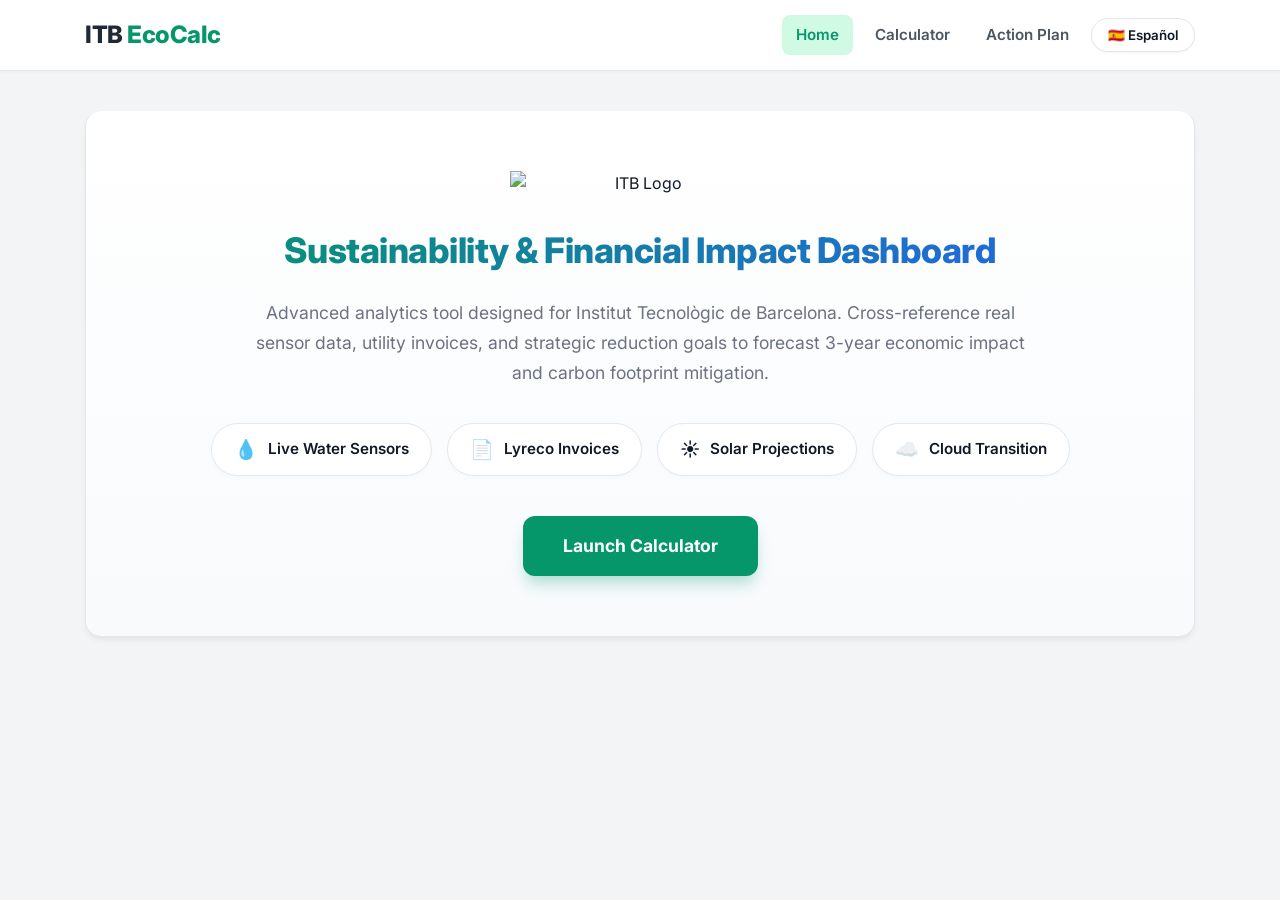
==== index.html @ 1314c759 "Subiendo mi pagina web" ====
<!DOCTYPE html>
<html lang="en">
<head>
    <meta charset="UTF-8">
    <meta name="viewport" content="width=device-width, initial-scale=1.0">
    <title>ITB Sustainability Dashboard</title>
    <link href="https://fonts.googleapis.com/css2?family=Inter:wght@300;400;500;600;700&display=swap" rel="stylesheet">
    <link rel="stylesheet" href="css/style.css">
</head>
<body>
    <header class="navbar">
        <div class="nav-container">
            <h1 class="logo">ITB <span class="highlight">EcoCalc</span></h1>
            <nav class="nav-links">
                <a href="index.html" class="i18n active" data-en="Home" data-es="Inicio">Home</a>
                <a href="calculator.html" class="i18n" data-en="Calculator" data-es="Calculadora">Calculator</a>
                <a href="action-plan.html" class="i18n" data-en="Action Plan" data-es="Plan de Acción">Action Plan</a>
                <button class="lang-btn" onclick="toggleLang()" id="langBtn">🇪🇸 Español</button>
            </nav>
        </div>
    </header>

    <main class="container">
        <div class="card hero-card center-text hero-pro">
            <img src="https://dca.cat/wp-content/uploads/2022/05/ITB_Logo_ITBdesc_800-Direccio-ITB-Alberto-Vila.png" alt="ITB Logo" class="hero-logo">
            
            <h2 class="i18n hero-title gradient-text" data-en="Sustainability & Financial Impact Dashboard" data-es="Panel de Sostenibilidad e Impacto Financiero">Sustainability & Financial Impact Dashboard</h2>
            
            <p class="i18n subtitle" data-en="Advanced analytics tool designed for Institut Tecnològic de Barcelona. Cross-reference real sensor data, utility invoices, and strategic reduction goals to forecast 3-year economic impact and carbon footprint mitigation." data-es="Herramienta de analítica avanzada diseñada para el Institut Tecnològic de Barcelona. Cruza datos reales de sensores, facturas y objetivos estratégicos para proyectar el impacto económico a 3 años y mitigar la huella de carbono.">
                Advanced analytics tool designed for Institut Tecnològic de Barcelona. Cross-reference real sensor data, utility invoices, and strategic reduction goals to forecast 3-year economic impact and carbon footprint mitigation.
            </p>
            
            <div class="data-sources">
                <div class="source-box pro-pill"><span class="emoji">💧</span> <span class="i18n" data-en="Live Water Sensors" data-es="Sensores de Agua">Live Water Sensors</span></div>
                <div class="source-box pro-pill"><span class="emoji" style="opacity: 0.7;">📄</span> <span class="i18n" data-en="Lyreco Invoices" data-es="Facturas Lyreco">Lyreco Invoices</span></div>
                <div class="source-box pro-pill"><span class="emoji">☀️</span> <span class="i18n" data-en="Solar Projections" data-es="Proyección Solar">Solar Projections</span></div>
                <div class="source-box pro-pill"><span class="emoji" style="opacity: 0.7;">☁️</span> <span class="i18n" data-en="Cloud Transition" data-es="Transición Cloud">Cloud Transition</span></div>
            </div>

            <a href="calculator.html" class="btn-primary btn-glow i18n" data-en="Launch Calculator" data-es="Iniciar Calculadora">Launch Calculator</a>
        </div>
    </main>
    <script src="js/app.js"></script>
</body>
</html>
---- css/style.css ----
/* VARIABLES GLOBALES */
:root { 
    --primary: #059669; 
    --primary-light: #d1fae5; 
    --primary-dark: #047857;
    --dark: #111827; 
    --gray: #4b5563; 
    --light-gray: #6b7280;
    --bg: #f3f4f6; 
    --card: #ffffff; 
    --border: #e5e7eb; 
}

* { margin: 0; padding: 0; box-sizing: border-box; font-family: 'Inter', sans-serif; }
body { background: var(--bg); color: var(--dark); line-height: 1.6; }

/* NAVBAR */
.navbar { background: var(--card); border-bottom: 1px solid var(--border); position: sticky; top:0; z-index: 100; box-shadow: 0 1px 3px rgba(0,0,0,0.04);}
.nav-container { max-width: 1150px; margin: auto; padding: 15px 20px; display: flex; justify-content: space-between; align-items: center; flex-wrap: wrap; gap: 15px;}
.logo { font-size: 1.5rem; font-weight: 800; color: #1f2937; letter-spacing: -0.5px;}
.highlight { color: var(--primary); }
.nav-links { display: flex; align-items: center; gap: 8px; flex-wrap: wrap; justify-content: center;}
nav a { text-decoration: none; color: var(--gray); font-weight: 600; padding: 8px 14px; border-radius: 8px; font-size: 0.95rem; transition: all 0.2s;}
nav a:hover { background: #f3f4f6; color: var(--dark); }
nav a.active { background: var(--primary-light); color: var(--primary); }
.lang-btn { background: white; border: 1px solid var(--border); padding: 8px 16px; border-radius: 20px; cursor: pointer; font-weight: 600; box-shadow: 0 1px 2px rgba(0,0,0,0.05); transition: 0.2s; color: var(--dark);}
.lang-btn:hover { background: #f9fafb; transform: translateY(-1px); box-shadow: 0 2px 4px rgba(0,0,0,0.05);}

/* CONTENEDORES Y TARJETAS */
.container { max-width: 1150px; margin: 40px auto; padding: 0 20px; }
.card { background: var(--card); padding: 30px; border-radius: 16px; border: 1px solid var(--border); box-shadow: 0 4px 6px -1px rgba(0,0,0,0.05), 0 2px 4px -1px rgba(0,0,0,0.03); margin-bottom: 25px; }
.center-text { text-align: center; }

/* 🟢 HOME "PRO" DESIGN 🟢 */
.hero-pro { padding: 60px 30px !important; border-top: none !important; background: linear-gradient(180deg, #ffffff 0%, #f8fafc 100%); position: relative; overflow: hidden; }
.hero-logo { max-width: 260px; margin: 0 auto 25px auto; display: block; position: relative; z-index: 2;}
.gradient-text { font-size: 2.2rem; font-weight: 800; background: linear-gradient(90deg, #059669, #2563eb); -webkit-background-clip: text; -webkit-text-fill-color: transparent; margin-bottom: 20px; letter-spacing: -0.5px;}
.subtitle { color: var(--light-gray); font-size: 1.1rem; max-width: 800px; margin: 0 auto 35px auto; line-height: 1.7; position: relative; z-index: 2;}
.data-sources { display: flex; justify-content: center; gap: 15px; margin: 0 0 40px 0; flex-wrap: wrap; position: relative; z-index: 2;}
.pro-pill { background: #ffffff; padding: 10px 22px; border-radius: 999px; border: 1px solid #e2e8f0; font-size: 0.95rem; font-weight: 600; color: var(--dark); display: flex; align-items: center; gap: 10px; box-shadow: 0 2px 4px rgba(0,0,0,0.02); transition: all 0.3s cubic-bezier(0.4, 0, 0.2, 1); cursor: default; }
.pro-pill:hover { transform: translateY(-3px); box-shadow: 0 10px 15px -3px rgba(0,0,0,0.1); border-color: #cbd5e1; }
.pro-pill .emoji { font-size: 1.2rem; }
.btn-glow { display: inline-block; background: var(--primary); color: white; border: none; padding: 16px 40px; border-radius: 12px; font-weight: 700; font-size: 1.1rem; cursor: pointer; transition: all 0.3s; box-shadow: 0 10px 15px -3px rgba(5, 150, 105, 0.3); text-decoration: none; position: relative; z-index: 2; }
.btn-glow:hover { background: var(--primary-dark); transform: translateY(-2px); box-shadow: 0 15px 25px -5px rgba(5, 150, 105, 0.4); }

/* CALCULADORA */
.dashboard-layout { display: grid; grid-template-columns: 360px 1fr; gap: 25px; }
.input-group { margin-bottom: 18px; }
.input-group label { display: block; font-size: 0.85rem; font-weight: 700; margin-bottom: 6px; color: var(--gray); }
.input-group input, .input-group select { width: 100%; padding: 12px; border: 1px solid var(--border); border-radius: 8px; font-size: 0.95rem; outline: none; transition: border-color 0.2s; background: #fff;}
.input-group input:focus, .input-group select:focus { border-color: var(--primary); box-shadow: 0 0 0 3px var(--primary-light);}

.grid-2 { display: grid; grid-template-columns: repeat(2, 1fr); gap: 15px; }
.grid-2-mini { display: grid; grid-template-columns: repeat(2, 1fr); gap: 10px; }

.special-box { padding: 18px; border-radius: 10px; }
.warning-box { background: #fffbeb; border: 1px dashed #f59e0b; }
.info-box { background: #eff6ff; border: 1px dashed #3b82f6; }

/* MICRO-TOGGLES INTERACTIVOS */
.micro-toggles-interactive { display: flex; flex-direction: column; gap: 8px; }
.micro-row { display: flex; align-items: center; justify-content: space-between; background: white; padding: 8px 12px; border-radius: 6px; border: 1px solid #cbd5e1; font-size: 0.85rem; font-weight: 600; color: var(--dark); transition: 0.2s;}
.micro-row:hover { border-color: var(--primary); }
.micro-row input[type="number"] { width: 60px !important; padding: 4px 8px !important; text-align: right; border: 1px solid #e2e8f0 !important; border-radius: 4px; font-weight: bold; background: #f8fafc !important;}
.micro-row input[type="number"]:focus { border-color: var(--primary) !important; background: white !important;}

.label-span { flex: 1; margin-right: 10px; line-height: 1.3;}

/* Interruptor (Toggle Switch) */
.toggle-row { background: #f8fafc; border-color: #cbd5e1; padding: 10px 12px;}
.switch { position: relative; display: inline-block; width: 44px; height: 24px; margin: 0; flex-shrink: 0;}
.switch input { opacity: 0; width: 0; height: 0; }
.slider { position: absolute; cursor: pointer; top: 0; left: 0; right: 0; bottom: 0; background-color: #cbd5e1; transition: .4s; border-radius: 24px;}
.slider:before { position: absolute; content: ""; height: 18px; width: 18px; left: 3px; bottom: 3px; background-color: white; transition: .4s; border-radius: 50%; box-shadow: 0 1px 2px rgba(0,0,0,0.2);}
input:checked + .slider { background-color: var(--primary); }
input:focus + .slider { box-shadow: 0 0 1px var(--primary); }
input:checked + .slider:before { transform: translateX(20px); }

/* IPC Inteligente */
.ipc-container { display: flex; flex-direction: column; gap: 8px; }
.ipc-row { display: flex; align-items: center; justify-content: space-between; background: #ffffff; padding: 8px 12px; border-radius: 8px; border: 1px solid #bfdbfe; }
.year-input { width: 75px !important; border: none !important; background: transparent !important; font-weight: 800; color: #4338ca; padding: 0 !important; font-size: 0.95rem;}
.arrow-icon { color: #93c5fd; font-size: 0.9rem; }
.percent-wrapper { display: flex; align-items: center; background: #f8fafc; padding: 6px 10px; border-radius: 6px; border: 1px solid #e2e8f0; }
.percent-wrapper input { width: 60px !important; border: none !important; background: transparent !important; text-align: right; font-weight: 700; padding: 0 5px 0 0 !important; font-size: 0.95rem; color: var(--dark);}

/* Resultados y Gráfico */
.res-box { background: #f8fafc; padding: 20px; border-radius: 10px; border: 1px solid #e2e8f0; border-left: 6px solid var(--primary); font-variant-numeric: tabular-nums; }
.res-box strong { font-size: 0.8rem; color: var(--light-gray); text-transform: uppercase; letter-spacing: 0.5px; display: block; margin-bottom: 8px; font-weight: 700;}
.chart-box { position: relative; height: 350px; width: 100%; padding: 20px;}

.btn-pdf { background: #1e293b; color: white; border: none; padding: 16px 20px; border-radius: 10px; font-weight: 700; cursor: pointer; transition: 0.3s; font-size: 1.05rem; width: 100%; margin-top: 15px;}
.btn-pdf:hover { background: #0f172a; box-shadow: 0 4px 6px rgba(0,0,0,0.1);}

/* Tablas */
.table-responsive { overflow-x: auto; -webkit-overflow-scrolling: touch; border-radius: 8px; border: 1px solid var(--border);}
.styled-table { width: 100%; border-collapse: collapse; font-size: 0.95rem; min-width: 650px;}
.styled-table th, .styled-table td { border-bottom: 1px solid var(--border); padding: 14px 15px; text-align: left; }
.styled-table th { background-color: #f8fafc; font-weight: 700; color: var(--dark); text-transform: uppercase; font-size: 0.8rem; letter-spacing: 0.5px;}


/* =========================================
   🟢 IMPRESIÓN PDF NATIVA (SÚPER BLINDADA) 🟢
   ========================================= */
.print-only { display: none; }

@media print {
    @page { 
        size: A4 portrait; 
        margin: 15mm; 
    }
    
    body, html { 
        background: white !important; 
        width: 100% !important; 
        margin: 0 !important; 
        padding: 0 !important;
        font-size: 11px !important;
    }

    /* FORZAR COLORES: Esto intenta forzar al navegador a imprimir los fondos */
    * {
        -webkit-print-color-adjust: exact !important; 
        print-color-adjust: exact !important; 
        color-adjust: exact !important;
    }

    /* OCULTAR TODO LO QUE NO SEA RESULTADOS */
    .params-panel, .navbar, .btn-pdf, .lang-btn, header { 
        display: none !important; 
    }
    
    /* Cabecera oficial visible y espaciada */
    .print-only { 
        display: block !important; 
        text-align: center; 
        margin-bottom: 30px !important; 
    }
    .print-header img { max-height: 50px; margin-bottom: 10px; }
    .print-header h2 { color: #059669 !important; font-size: 22px; margin: 0; }
    .print-header p { color: #6b7280 !important; font-size: 12px; margin-top: 5px; }
    .print-header hr { border: 0; border-top: 2px solid #059669 !important; margin-top: 15px; }
    
    /* Contenedor principal 100% ancho */
    .dashboard-layout { display: block !important; width: 100% !important; }
    .results-area { width: 100% !important; display: block !important; }
    
    /* 🟢 REGLAS ANTI-SOLAPAMIENTO PARA EL GRÁFICO 🟢 */
    .chart-box { 
        position: relative !important;
        height: 250px !important; /* Forzamos altura máxima */
        width: 100% !important;
        padding: 0 !important; 
        margin-bottom: 40px !important; /* Espacio gigante abajo para que no pise nada */
        break-inside: avoid !important; 
        page-break-inside: avoid !important;
        display: block !important;
        overflow: hidden !important; /* Si sobra algo del canvas, se corta, pero no pisa */
        border: none !important;
        box-shadow: none !important;
    }
    
    /* 🟢 CONTENEDORES DE RESULTADOS (Flexbox forzado) 🟢 */
    .card { 
        box-shadow: none !important; 
        border: none !important; 
        margin-bottom: 25px !important; 
        padding: 0 !important;
    }
    
    .grid-2 { 
        display: flex !important; 
        flex-wrap: wrap !important; 
        gap: 15px !important; 
        justify-content: space-between !important;
        margin-bottom: 30px !important;
    }

    .res-box { 
        width: 48% !important; /* Mitad de la hoja exacta */
        margin-bottom: 15px !important; 
        padding: 15px !important;
        box-sizing: border-box !important;
        break-inside: avoid !important; 
        page-break-inside: avoid !important; 
        background-color: #f8fafc !important;
        border: 1px solid #e5e7eb !important;
        border-left: 6px solid #059669 !important;
    }
    
    /* 🟢 PROTEGER TABLA PREDICTIVA 🟢 */
    #predictionTableContainer { 
        break-inside: avoid !important; 
        page-break-inside: avoid !important; 
        margin-top: 20px !important;
    }
    .styled-table th { background-color: #f1f5f9 !important; border-bottom: 2px solid #cbd5e1 !important;}
    .styled-table td { border-bottom: 1px solid #e2e8f0 !important; }
}


/* RESPONSIVE DESIGN AVANZADO (MÓVILES) */
@media (max-width: 950px) { 
    .dashboard-layout { grid-template-columns: 1fr; } 
    .grid-3 { grid-template-columns: repeat(2, 1fr); } 
}
@media (max-width: 600px) { 
    .nav-container { justify-content: center; text-align: center; flex-direction: column;}
    .nav-links { flex-wrap: wrap; justify-content: center; gap: 8px;}
    .container { margin-top: 20px; padding: 0 12px;}
    .card { padding: 20px; }
    body:not(.pdf-export-mode) .grid-2 { grid-template-columns: 1fr; } 
    .chart-box { height: 250px; padding: 5px; }
    .grid-3 { grid-template-columns: 1fr; }
    .gradient-text { font-size: 1.6rem; }
    .subtitle { font-size: 0.95rem; text-align: left;}
    .data-sources { gap: 10px; }
    .pro-pill { padding: 8px 16px; font-size: 0.85rem; width: 100%; justify-content: center;}
    .btn-glow { width: 100%; padding: 14px; font-size: 1rem;}
    .micro-row { font-size: 0.8rem; } 
}
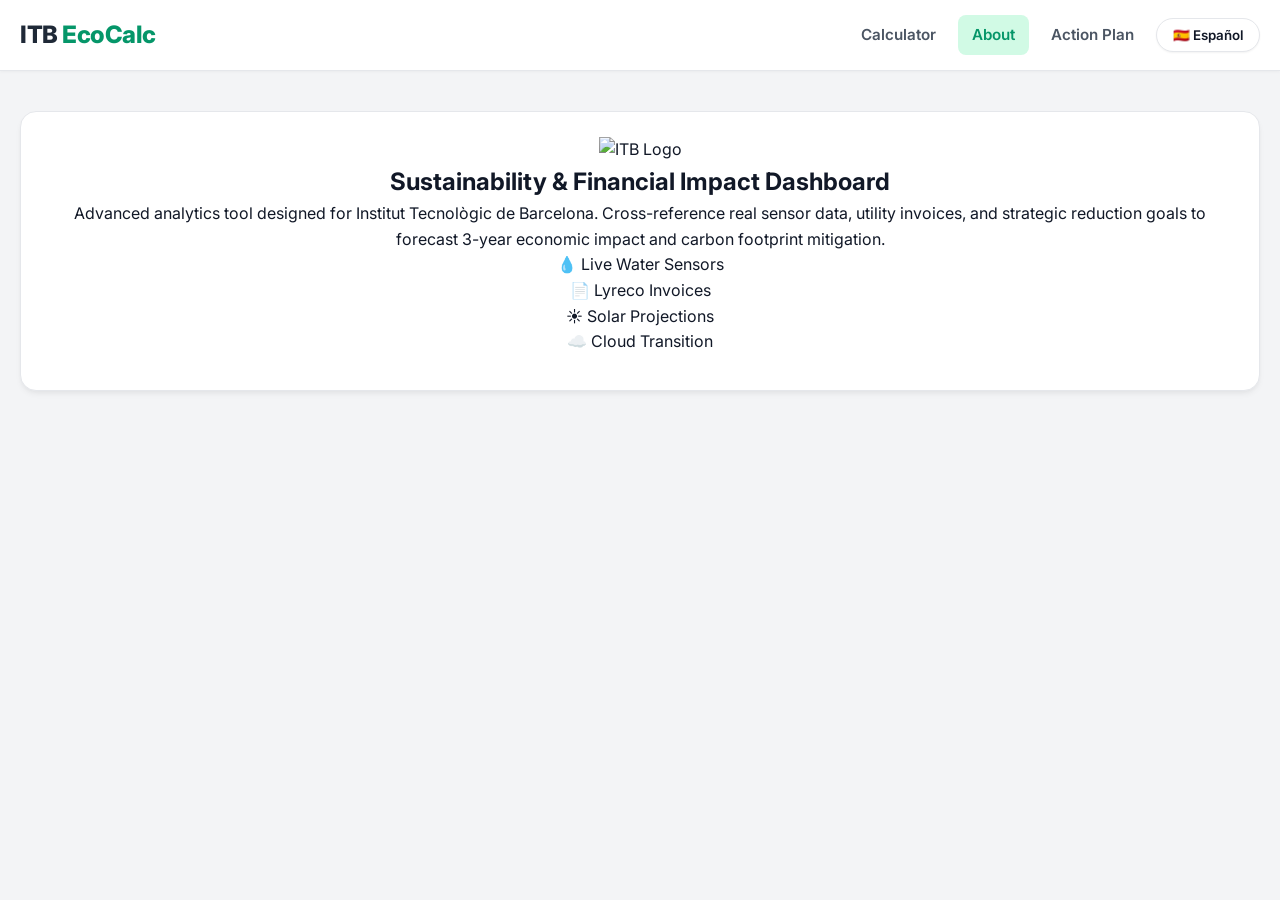
==== commit 6ccda3f7: "Actualizando mi pagina web" ====
--- a/index.html
+++ b/index.html
@@ -3,7 +3,7 @@
 <head>
     <meta charset="UTF-8">
     <meta name="viewport" content="width=device-width, initial-scale=1.0">
-    <title>ITB Sustainability Dashboard</title>
+    <title>About - ITB EcoCalc</title>
     <link href="https://fonts.googleapis.com/css2?family=Inter:wght@300;400;500;600;700&display=swap" rel="stylesheet">
     <link rel="stylesheet" href="css/style.css">
 </head>
@@ -11,12 +11,14 @@
     <header class="navbar">
         <div class="nav-container">
             <h1 class="logo">ITB <span class="highlight">EcoCalc</span></h1>
+            
             <nav class="nav-links">
-                <a href="index.html" class="i18n active" data-en="Home" data-es="Inicio">Home</a>
                 <a href="calculator.html" class="i18n" data-en="Calculator" data-es="Calculadora">Calculator</a>
+                <a href="index.html" class="i18n active" data-en="About" data-es="Acerca de">About</a>
                 <a href="action-plan.html" class="i18n" data-en="Action Plan" data-es="Plan de Acción">Action Plan</a>
                 <button class="lang-btn" onclick="toggleLang()" id="langBtn">🇪🇸 Español</button>
             </nav>
+
         </div>
     </header>
 
@@ -30,14 +32,13 @@
                 Advanced analytics tool designed for Institut Tecnològic de Barcelona. Cross-reference real sensor data, utility invoices, and strategic reduction goals to forecast 3-year economic impact and carbon footprint mitigation.
             </p>
             
-            <div class="data-sources">
+            <div class="data-sources" style="margin-bottom: 10px;">
                 <div class="source-box pro-pill"><span class="emoji">💧</span> <span class="i18n" data-en="Live Water Sensors" data-es="Sensores de Agua">Live Water Sensors</span></div>
                 <div class="source-box pro-pill"><span class="emoji" style="opacity: 0.7;">📄</span> <span class="i18n" data-en="Lyreco Invoices" data-es="Facturas Lyreco">Lyreco Invoices</span></div>
                 <div class="source-box pro-pill"><span class="emoji">☀️</span> <span class="i18n" data-en="Solar Projections" data-es="Proyección Solar">Solar Projections</span></div>
                 <div class="source-box pro-pill"><span class="emoji" style="opacity: 0.7;">☁️</span> <span class="i18n" data-en="Cloud Transition" data-es="Transición Cloud">Cloud Transition</span></div>
             </div>
-
-            <a href="calculator.html" class="btn-primary btn-glow i18n" data-en="Launch Calculator" data-es="Iniciar Calculadora">Launch Calculator</a>
+            
         </div>
     </main>
     <script src="js/app.js"></script>
--- a/css/style.css
+++ b/css/style.css
@@ -16,7 +16,7 @@
 
 /* NAVBAR */
 .navbar { background: var(--card); border-bottom: 1px solid var(--border); position: sticky; top:0; z-index: 100; box-shadow: 0 1px 3px rgba(0,0,0,0.04);}
-.nav-container { max-width: 1150px; margin: auto; padding: 15px 20px; display: flex; justify-content: space-between; align-items: center; flex-wrap: wrap; gap: 15px;}
+.nav-container { max-width: 1450px; margin: auto; padding: 15px 20px; display: flex; justify-content: space-between; align-items: center; flex-wrap: wrap; gap: 15px;}
 .logo { font-size: 1.5rem; font-weight: 800; color: #1f2937; letter-spacing: -0.5px;}
 .highlight { color: var(--primary); }
 .nav-links { display: flex; align-items: center; gap: 8px; flex-wrap: wrap; justify-content: center;}
@@ -27,25 +27,24 @@
 .lang-btn:hover { background: #f9fafb; transform: translateY(-1px); box-shadow: 0 2px 4px rgba(0,0,0,0.05);}
 
 /* CONTENEDORES Y TARJETAS */
-.container { max-width: 1150px; margin: 40px auto; padding: 0 20px; }
-.card { background: var(--card); padding: 30px; border-radius: 16px; border: 1px solid var(--border); box-shadow: 0 4px 6px -1px rgba(0,0,0,0.05), 0 2px 4px -1px rgba(0,0,0,0.03); margin-bottom: 25px; }
+.container { max-width: 1450px; margin: 40px auto; padding: 0 20px; } /* Ancho expandido para 3 columnas */
+.card { background: var(--card); padding: 25px; border-radius: 16px; border: 1px solid var(--border); box-shadow: 0 4px 6px -1px rgba(0,0,0,0.05), 0 2px 4px -1px rgba(0,0,0,0.03); }
 .center-text { text-align: center; }
 
-/* 🟢 HOME "PRO" DESIGN 🟢 */
-.hero-pro { padding: 60px 30px !important; border-top: none !important; background: linear-gradient(180deg, #ffffff 0%, #f8fafc 100%); position: relative; overflow: hidden; }
-.hero-logo { max-width: 260px; margin: 0 auto 25px auto; display: block; position: relative; z-index: 2;}
-.gradient-text { font-size: 2.2rem; font-weight: 800; background: linear-gradient(90deg, #059669, #2563eb); -webkit-background-clip: text; -webkit-text-fill-color: transparent; margin-bottom: 20px; letter-spacing: -0.5px;}
-.subtitle { color: var(--light-gray); font-size: 1.1rem; max-width: 800px; margin: 0 auto 35px auto; line-height: 1.7; position: relative; z-index: 2;}
-.data-sources { display: flex; justify-content: center; gap: 15px; margin: 0 0 40px 0; flex-wrap: wrap; position: relative; z-index: 2;}
-.pro-pill { background: #ffffff; padding: 10px 22px; border-radius: 999px; border: 1px solid #e2e8f0; font-size: 0.95rem; font-weight: 600; color: var(--dark); display: flex; align-items: center; gap: 10px; box-shadow: 0 2px 4px rgba(0,0,0,0.02); transition: all 0.3s cubic-bezier(0.4, 0, 0.2, 1); cursor: default; }
-.pro-pill:hover { transform: translateY(-3px); box-shadow: 0 10px 15px -3px rgba(0,0,0,0.1); border-color: #cbd5e1; }
-.pro-pill .emoji { font-size: 1.2rem; }
-.btn-glow { display: inline-block; background: var(--primary); color: white; border: none; padding: 16px 40px; border-radius: 12px; font-weight: 700; font-size: 1.1rem; cursor: pointer; transition: all 0.3s; box-shadow: 0 10px 15px -3px rgba(5, 150, 105, 0.3); text-decoration: none; position: relative; z-index: 2; }
-.btn-glow:hover { background: var(--primary-dark); transform: translateY(-2px); box-shadow: 0 15px 25px -5px rgba(5, 150, 105, 0.4); }
+/* 🟢 CALCULADORA: ESTRUCTURA 3 COLUMNAS 🟢 */
+.dashboard-layout { 
+    display: grid; 
+    grid-template-columns: 290px 1fr 340px; /* Panel Izq | Centro Gráfico | Panel Der */
+    gap: 25px; 
+    align-items: start;
+}
+.left-panel { display: flex; flex-direction: column; gap: 25px; }
+.right-panel { display: flex; flex-direction: column; gap: 25px; }
+.center-panel { display: flex; flex-direction: column; gap: 25px; min-width: 0; } /* min-width 0 evita que el chart desborde */
 
-/* CALCULADORA */
-.dashboard-layout { display: grid; grid-template-columns: 360px 1fr; gap: 25px; }
-.input-group { margin-bottom: 18px; }
+
+/* INPUTS GENERALES */
+.input-group { margin-bottom: 15px; }
 .input-group label { display: block; font-size: 0.85rem; font-weight: 700; margin-bottom: 6px; color: var(--gray); }
 .input-group input, .input-group select { width: 100%; padding: 12px; border: 1px solid var(--border); border-radius: 8px; font-size: 0.95rem; outline: none; transition: border-color 0.2s; background: #fff;}
 .input-group input:focus, .input-group select:focus { border-color: var(--primary); box-shadow: 0 0 0 3px var(--primary-light);}
@@ -57,16 +56,26 @@
 .warning-box { background: #fffbeb; border: 1px dashed #f59e0b; }
 .info-box { background: #eff6ff; border: 1px dashed #3b82f6; }
 
-/* MICRO-TOGGLES INTERACTIVOS */
+/* 🟢 MICRO-TOGGLES INTERACTIVOS (SWITCHES Y SLIDERS) 🟢 */
 .micro-toggles-interactive { display: flex; flex-direction: column; gap: 8px; }
 .micro-row { display: flex; align-items: center; justify-content: space-between; background: white; padding: 8px 12px; border-radius: 6px; border: 1px solid #cbd5e1; font-size: 0.85rem; font-weight: 600; color: var(--dark); transition: 0.2s;}
 .micro-row:hover { border-color: var(--primary); }
-.micro-row input[type="number"] { width: 60px !important; padding: 4px 8px !important; text-align: right; border: 1px solid #e2e8f0 !important; border-radius: 4px; font-weight: bold; background: #f8fafc !important;}
+
+/* Sliders numéricos reducidos para encajar perfecto en la derecha */
+.micro-row input[type="number"] { 
+    width: 55px !important; 
+    padding: 2px 5px !important; 
+    text-align: right; 
+    border: 1px solid #e2e8f0 !important; 
+    border-radius: 4px; 
+    font-weight: bold; 
+    background: #f8fafc !important;
+}
 .micro-row input[type="number"]:focus { border-color: var(--primary) !important; background: white !important;}
 
 .label-span { flex: 1; margin-right: 10px; line-height: 1.3;}
 
-/* Interruptor (Toggle Switch) */
+/* Interruptor (Toggle Switch) iOS Style */
 .toggle-row { background: #f8fafc; border-color: #cbd5e1; padding: 10px 12px;}
 .switch { position: relative; display: inline-block; width: 44px; height: 24px; margin: 0; flex-shrink: 0;}
 .switch input { opacity: 0; width: 0; height: 0; }
@@ -105,117 +114,76 @@
 .print-only { display: none; }
 
 @media print {
-    @page { 
-        size: A4 portrait; 
-        margin: 15mm; 
-    }
+    @page { size: A4 portrait; margin: 15mm; }
     
-    body, html { 
-        background: white !important; 
-        width: 100% !important; 
-        margin: 0 !important; 
-        padding: 0 !important;
-        font-size: 11px !important;
-    }
+    body, html { background: white !important; width: 100% !important; margin: 0 !important; padding: 0 !important; font-size: 11px !important;}
+    * { -webkit-print-color-adjust: exact !important; print-color-adjust: exact !important; color-adjust: exact !important; }
 
-    /* FORZAR COLORES: Esto intenta forzar al navegador a imprimir los fondos */
-    * {
-        -webkit-print-color-adjust: exact !important; 
-        print-color-adjust: exact !important; 
-        color-adjust: exact !important;
-    }
-
-    /* OCULTAR TODO LO QUE NO SEA RESULTADOS */
-    .params-panel, .navbar, .btn-pdf, .lang-btn, header { 
-        display: none !important; 
-    }
+    /* Ocultar las columnas laterales y controles al imprimir */
+    .params-panel, .navbar, .btn-pdf, .lang-btn, header, .left-panel, .right-panel { display: none !important; }
     
-    /* Cabecera oficial visible y espaciada */
-    .print-only { 
-        display: block !important; 
-        text-align: center; 
-        margin-bottom: 30px !important; 
-    }
+    .print-only { display: block !important; text-align: center; margin-bottom: 30px !important; }
     .print-header img { max-height: 50px; margin-bottom: 10px; }
     .print-header h2 { color: #059669 !important; font-size: 22px; margin: 0; }
     .print-header p { color: #6b7280 !important; font-size: 12px; margin-top: 5px; }
     .print-header hr { border: 0; border-top: 2px solid #059669 !important; margin-top: 15px; }
     
-    /* Contenedor principal 100% ancho */
     .dashboard-layout { display: block !important; width: 100% !important; }
     .results-area { width: 100% !important; display: block !important; }
     
-    /* 🟢 REGLAS ANTI-SOLAPAMIENTO PARA EL GRÁFICO 🟢 */
-    .chart-box { 
-        position: relative !important;
-        height: 250px !important; /* Forzamos altura máxima */
-        width: 100% !important;
-        padding: 0 !important; 
-        margin-bottom: 40px !important; /* Espacio gigante abajo para que no pise nada */
-        break-inside: avoid !important; 
-        page-break-inside: avoid !important;
-        display: block !important;
-        overflow: hidden !important; /* Si sobra algo del canvas, se corta, pero no pisa */
-        border: none !important;
-        box-shadow: none !important;
-    }
+    .chart-box { position: relative !important; height: 250px !important; width: 100% !important; padding: 0 !important; margin-bottom: 40px !important; break-inside: avoid !important; page-break-inside: avoid !important; display: block !important; overflow: hidden !important; border: none !important; box-shadow: none !important;}
     
-    /* 🟢 CONTENEDORES DE RESULTADOS (Flexbox forzado) 🟢 */
-    .card { 
-        box-shadow: none !important; 
-        border: none !important; 
-        margin-bottom: 25px !important; 
-        padding: 0 !important;
-    }
+    .card { box-shadow: none !important; border: none !important; margin-bottom: 25px !important; padding: 0 !important;}
+    .grid-2 { display: flex !important; flex-wrap: wrap !important; gap: 15px !important; justify-content: space-between !important; margin-bottom: 30px !important;}
+    .res-box { width: 48% !important; margin-bottom: 15px !important; padding: 15px !important; box-sizing: border-box !important; break-inside: avoid !important; page-break-inside: avoid !important; background-color: #f8fafc !important; border: 1px solid #e5e7eb !important; border-left: 6px solid #059669 !important;}
     
-    .grid-2 { 
-        display: flex !important; 
-        flex-wrap: wrap !important; 
-        gap: 15px !important; 
-        justify-content: space-between !important;
-        margin-bottom: 30px !important;
-    }
-
-    .res-box { 
-        width: 48% !important; /* Mitad de la hoja exacta */
-        margin-bottom: 15px !important; 
-        padding: 15px !important;
-        box-sizing: border-box !important;
-        break-inside: avoid !important; 
-        page-break-inside: avoid !important; 
-        background-color: #f8fafc !important;
-        border: 1px solid #e5e7eb !important;
-        border-left: 6px solid #059669 !important;
-    }
-    
-    /* 🟢 PROTEGER TABLA PREDICTIVA 🟢 */
-    #predictionTableContainer { 
-        break-inside: avoid !important; 
-        page-break-inside: avoid !important; 
-        margin-top: 20px !important;
-    }
+    #predictionTableContainer { break-inside: avoid !important; page-break-inside: avoid !important; margin-top: 20px !important;}
     .styled-table th { background-color: #f1f5f9 !important; border-bottom: 2px solid #cbd5e1 !important;}
     .styled-table td { border-bottom: 1px solid #e2e8f0 !important; }
 }
 
 
-/* RESPONSIVE DESIGN AVANZADO (MÓVILES) */
-@media (max-width: 950px) { 
-    .dashboard-layout { grid-template-columns: 1fr; } 
-    .grid-3 { grid-template-columns: repeat(2, 1fr); } 
+/* =========================================
+   📱 DISEÑO ULTRA-RESPONSIVE (MÓVIL & TABLET)
+   ========================================= */
+/* Pantallas medianas (iPads, portátiles pequeños) */
+@media (max-width: 1250px) {
+    .dashboard-layout { 
+        grid-template-columns: 300px 1fr; /* Pasa a 2 columnas */
+    }
+    .right-panel { 
+        grid-column: 1 / -1; /* El panel derecho (filtros) baja abajo del todo y se expande */
+        flex-direction: row; 
+        flex-wrap: wrap; 
+    }
+    .right-panel > * { flex: 1 1 300px; } /* Las tarjetas de filtros se dividen en dos columnas abajo */
 }
-@media (max-width: 600px) { 
+
+/* Teléfonos Móviles y pantallas pequeñas */
+@media (max-width: 900px) { 
     .nav-container { justify-content: center; text-align: center; flex-direction: column;}
     .nav-links { flex-wrap: wrap; justify-content: center; gap: 8px;}
     .container { margin-top: 20px; padding: 0 12px;}
+    
+    .dashboard-layout { 
+        display: flex; 
+        flex-direction: column; /* Todo se pone en 1 sola columna vertical */
+    }
+    
+    .right-panel { flex-direction: column; }
+    body:not(.pdf-export-mode) .grid-2 { grid-template-columns: 1fr; } 
+    .chart-box { height: 280px; padding: 10px; }
+    
+    /* Touch UI Tweaks: Botones más grandes para dedos */
     .card { padding: 20px; }
-    body:not(.pdf-export-mode) .grid-2 { grid-template-columns: 1fr; } 
-    .chart-box { height: 250px; padding: 5px; }
-    .grid-3 { grid-template-columns: 1fr; }
+    .micro-row { padding: 14px 12px; font-size: 0.9rem; } /* Más gordos para tocar fácil */
+    .toggle-row { padding: 16px 12px; }
+    
+    /* Textos home responsive */
+    .hero-pro { padding: 40px 20px !important;}
     .gradient-text { font-size: 1.6rem; }
     .subtitle { font-size: 0.95rem; text-align: left;}
     .data-sources { gap: 10px; }
     .pro-pill { padding: 8px 16px; font-size: 0.85rem; width: 100%; justify-content: center;}
     .btn-glow { width: 100%; padding: 14px; font-size: 1rem;}
-    .micro-row { font-size: 0.8rem; } 
 }
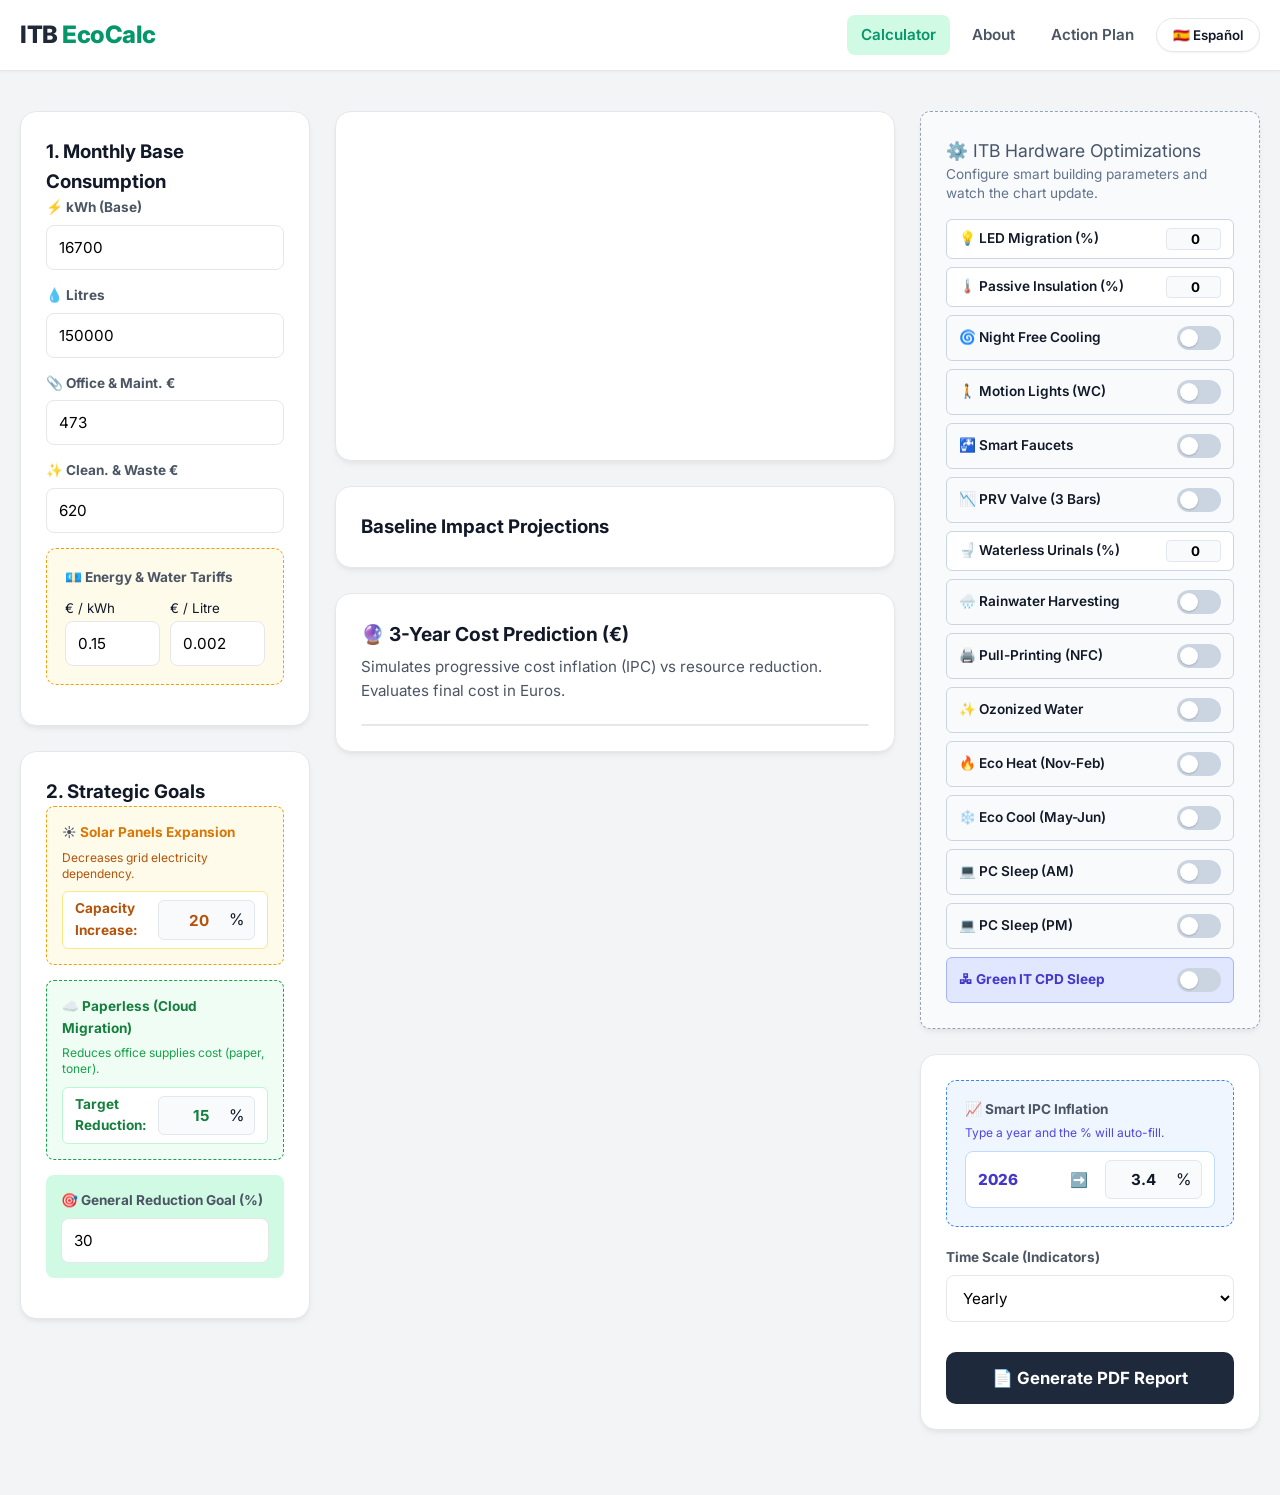
==== commit 853cbb87: "a" ====
--- a/index.html
+++ b/index.html
@@ -3,43 +3,145 @@
 <head>
     <meta charset="UTF-8">
     <meta name="viewport" content="width=device-width, initial-scale=1.0">
-    <title>About - ITB EcoCalc</title>
+    <title>Calculator - ITB EcoCalc</title>
     <link href="https://fonts.googleapis.com/css2?family=Inter:wght@300;400;500;600;700&display=swap" rel="stylesheet">
     <link rel="stylesheet" href="css/style.css">
+    <script src="https://cdn.jsdelivr.net/npm/chart.js"></script>
 </head>
 <body>
     <header class="navbar">
         <div class="nav-container">
             <h1 class="logo">ITB <span class="highlight">EcoCalc</span></h1>
-            
             <nav class="nav-links">
-                <a href="calculator.html" class="i18n" data-en="Calculator" data-es="Calculadora">Calculator</a>
-                <a href="index.html" class="i18n active" data-en="About" data-es="Acerca de">About</a>
+                <a href="index.html" class="i18n active" data-en="Calculator" data-es="Calculadora">Calculator</a>
+                <a href="about.html" class="i18n" data-en="About" data-es="Acerca de">About</a>
                 <a href="action-plan.html" class="i18n" data-en="Action Plan" data-es="Plan de Acción">Action Plan</a>
                 <button class="lang-btn" onclick="toggleLang()" id="langBtn">🇪🇸 Español</button>
             </nav>
-
         </div>
     </header>
 
-    <main class="container">
-        <div class="card hero-card center-text hero-pro">
-            <img src="https://dca.cat/wp-content/uploads/2022/05/ITB_Logo_ITBdesc_800-Direccio-ITB-Alberto-Vila.png" alt="ITB Logo" class="hero-logo">
+    <main class="container dashboard-layout">
+        <aside class="left-panel">
+            <div class="card params-panel">
+                <h3 class="i18n" data-en="1. Monthly Base Consumption" data-es="1. Consumo Base Mensual">1. Monthly Base Consumption</h3>
+                <div class="input-group"><label class="i18n" data-en="⚡ kWh (Base)" data-es="⚡ kWh (Base)">⚡ kWh (Base)</label><input type="number" id="baseElec" value="16700" onchange="runCalculations()"></div>
+                <div class="input-group"><label class="i18n" data-en="💧 Litres" data-es="💧 Litros">💧 Litres</label><input type="number" id="baseWater" value="150000" onchange="runCalculations()"></div>
+                <div class="input-group"><label class="i18n" data-en="📎 Office & Maint. €" data-es="📎 Oficina y Mant. €">📎 Office & Maint. €</label><input type="number" id="baseOffice" value="473" onchange="runCalculations()"></div>
+                <div class="input-group"><label class="i18n" data-en="✨ Clean. & Waste €" data-es="✨ Limpieza y Residuos €">✨ Clean. & Waste €</label><input type="number" id="baseClean" value="620" onchange="runCalculations()"></div>
+
+                <div class="input-group special-box warning-box" style="margin-top:15px;">
+                    <label>💶 <span class="i18n highlight-bold" data-en="Energy & Water Tariffs" data-es="Tarifas de Luz y Agua">Energy & Water Tariffs</span></label>
+                    <div class="grid-2-mini">
+                        <div><small>€ / kWh</small><input type="number" id="tariffElec" value="0.15" step="0.01" onchange="runCalculations()"></div>
+                        <div><small>€ / Litre</small><input type="number" id="tariffWater" value="0.002" step="0.001" onchange="runCalculations()"></div>
+                    </div>
+                </div>
+            </div>
+
+            <div class="card params-panel">
+                <h3 class="i18n" data-en="2. Strategic Goals" data-es="2. Objetivos Estratégicos">2. Strategic Goals</h3>
+                <div class="input-group special-box" style="background: #fffbeb; border: 1px dashed #f59e0b; padding: 15px; border-radius: 8px; margin-bottom: 15px;">
+                    <label>☀️ <span class="i18n highlight-bold" data-en="Solar Panels Expansion" data-es="Expansión Placas Solares" style="color: #d97706;">Solar Panels Expansion</span></label>
+                    <p style="font-size: 0.75rem; color: #b45309; margin-bottom: 10px; line-height: 1.3;" class="i18n" data-en="Decreases grid electricity dependency." data-es="Disminuye la dependencia de la red eléctrica del centro.">Decreases grid electricity dependency.</p>
+                    <div style="display: flex; align-items: center; background: #ffffff; padding: 6px 12px; border-radius: 6px; border: 1px solid #fde68a;">
+                        <span style="font-size: 0.85rem; color: #b45309; font-weight: bold;" class="i18n" data-en="Capacity Increase:" data-es="Aumento Capacidad:">Capacity Increase:</span>
+                        <div class="percent-wrapper" style="margin-left: auto;">
+                            <input type="number" id="solarPercent" value="20" min="0" max="99" oninput="if(this.value<0)this.value=0;if(this.value>99)this.value=99;" onchange="runCalculations()" style="color: #b45309; width: 60px;"><span>%</span>
+                        </div>
+                    </div>
+                </div>
+
+                <div class="input-group special-box" style="background: #f0fdf4; border: 1px dashed #16a34a; padding: 15px; border-radius: 8px; margin-bottom: 15px;">
+                    <label>☁️ <span class="i18n highlight-bold" data-en="Paperless (Cloud Migration)" data-es="Cero Papel (Digitalización)" style="color: #15803d;">Paperless (Cloud Migration)</span></label>
+                    <p style="font-size: 0.75rem; color: #16a34a; margin-bottom: 10px; line-height: 1.3;" class="i18n" data-en="Reduces office supplies cost (paper, toner)." data-es="Reduce el gasto en material de oficina (folios, tóner) migrando a la nube.">Reduces office supplies cost (paper, toner).</p>
+                    <div style="display: flex; align-items: center; background: #ffffff; padding: 6px 12px; border-radius: 6px; border: 1px solid #bbf7d0;">
+                        <span style="font-size: 0.85rem; color: #15803d; font-weight: bold;" class="i18n" data-en="Target Reduction:" data-es="Reducción Objetivo:">Target Reduction:</span>
+                        <div class="percent-wrapper" style="margin-left: auto;">
+                            <input type="number" id="cloudPercent" value="15" min="0" max="99" oninput="if(this.value<0)this.value=0;if(this.value>99)this.value=99;" onchange="runCalculations()" style="color: #15803d; width: 60px;"><span>%</span>
+                        </div>
+                    </div>
+                </div>
+
+                <div class="input-group" style="background: var(--primary-light); padding: 15px; border-radius: 8px;">
+                    <label>🎯 <span class="i18n highlight-bold" data-en="General Reduction Goal (%)" data-es="Objetivo General Reducción (%)">General Reduction Goal (%)</span></label>
+                    <input type="number" id="reductionPercent" value="30" min="0" max="99" oninput="if(this.value<0)this.value=0;if(this.value>99)this.value=99;" onchange="runCalculations()">
+                </div>
+            </div>
+        </aside>
+
+        <section class="results-area center-panel">
+            <div class="print-only print-header">
+                <img src="https://dca.cat/wp-content/uploads/2022/05/ITB_Logo_ITBdesc_800-Direccio-ITB-Alberto-Vila.png" alt="ITB Logo">
+                <h2 class="i18n" data-en="ITB Sustainability Official Report" data-es="ITB - Informe Oficial de Sostenibilidad">ITB Sustainability Official Report</h2>
+                <p id="printDate"></p>
+                <hr>
+            </div>
+
+            <div class="card chart-box"><canvas id="myChart"></canvas></div>
             
-            <h2 class="i18n hero-title gradient-text" data-en="Sustainability & Financial Impact Dashboard" data-es="Panel de Sostenibilidad e Impacto Financiero">Sustainability & Financial Impact Dashboard</h2>
-            
-            <p class="i18n subtitle" data-en="Advanced analytics tool designed for Institut Tecnològic de Barcelona. Cross-reference real sensor data, utility invoices, and strategic reduction goals to forecast 3-year economic impact and carbon footprint mitigation." data-es="Herramienta de analítica avanzada diseñada para el Institut Tecnològic de Barcelona. Cruza datos reales de sensores, facturas y objetivos estratégicos para proyectar el impacto económico a 3 años y mitigar la huella de carbono.">
-                Advanced analytics tool designed for Institut Tecnològic de Barcelona. Cross-reference real sensor data, utility invoices, and strategic reduction goals to forecast 3-year economic impact and carbon footprint mitigation.
-            </p>
-            
-            <div class="data-sources" style="margin-bottom: 10px;">
-                <div class="source-box pro-pill"><span class="emoji">💧</span> <span class="i18n" data-en="Live Water Sensors" data-es="Sensores de Agua">Live Water Sensors</span></div>
-                <div class="source-box pro-pill"><span class="emoji" style="opacity: 0.7;">📄</span> <span class="i18n" data-en="Lyreco Invoices" data-es="Facturas Lyreco">Lyreco Invoices</span></div>
-                <div class="source-box pro-pill"><span class="emoji">☀️</span> <span class="i18n" data-en="Solar Projections" data-es="Proyección Solar">Solar Projections</span></div>
-                <div class="source-box pro-pill"><span class="emoji" style="opacity: 0.7;">☁️</span> <span class="i18n" data-en="Cloud Transition" data-es="Transición Cloud">Cloud Transition</span></div>
+            <div class="card">
+                <h3 class="i18n" data-en="Baseline Impact Projections" data-es="Proyecciones de Impacto Base">Baseline Impact Projections</h3>
+                <div id="resultsGrid" class="grid-2"></div>
             </div>
-            
-        </div>
+
+            <div class="card">
+                <h3 class="i18n highlight-bold" data-en="🔮 3-Year Cost Prediction (€)" data-es="🔮 Predicción de Costes a 3 Años (€)" style="font-size: 1.2rem; margin-bottom: 5px;">🔮 3-Year Cost Prediction (€)</h3>
+                <p class="text-small i18n" data-en="Simulates progressive cost inflation (IPC) vs resource reduction. Evaluates final cost in Euros." data-es="Simula la inflación progresiva del IPC frente a la reducción de recursos. Evalúa el coste final en Euros.">Simulates progressive cost inflation (IPC) vs resource reduction. Evaluates final cost in Euros.</p>
+                <div id="predictionTableContainer" class="table-responsive"></div>
+            </div>
+        </section>
+
+        <aside class="right-panel">
+            <div class="card params-panel special-box" style="background: #f8fafc; border: 1px dashed #94a3b8; padding: 25px;">
+                <label style="font-size: 1.1rem;">⚙️ <span class="i18n highlight-bold" data-en="ITB Hardware Optimizations" data-es="Optimizaciones de Hardware ITB" style="color: #475569;">ITB Hardware Optimizations</span></label>
+                <p style="font-size: 0.85rem; color: #64748b; margin-bottom: 15px; line-height: 1.4;" class="i18n" data-en="Configure smart building parameters and watch the chart update." data-es="Configura los parámetros del edificio inteligente y observa el gráfico.">Configure smart building parameters and watch the chart update.</p>
+                
+                <div class="micro-toggles-interactive">
+                    <div class="micro-row"><span class="i18n" data-en="💡 LED Migration (%)" data-es="💡 Migración LED (%)">💡 LED Migration (%)</span><input type="number" id="opt-led" value="0" min="0" max="99" oninput="if(this.value<0)this.value=0;if(this.value>99)this.value=99;" onchange="runCalculations()"></div>
+                    <div class="micro-row"><span class="i18n" data-en="🌡️ Passive Insulation (%)" data-es="🌡️ Láminas Solares (%)">🌡️ Passive Insulation (%)</span><input type="number" id="opt-insulation" value="0" min="0" max="99" oninput="if(this.value<0)this.value=0;if(this.value>99)this.value=99;" onchange="runCalculations()"></div>
+                    <div class="micro-row toggle-row"><span class="i18n label-span" data-en="🌀 Night Free Cooling" data-es="🌀 Free Cooling Nocturno">🌀 Night Free Cooling</span><label class="switch"><input type="checkbox" id="opt-freecool" onchange="runCalculations()"><span class="slider round"></span></label></div>
+                    <div class="micro-row toggle-row"><span class="i18n label-span" data-en="🚶 Motion Lights (WC)" data-es="🚶 Sensores Movimiento">🚶 Motion Lights (WC)</span><label class="switch"><input type="checkbox" id="opt-motion" onchange="runCalculations()"><span class="slider round"></span></label></div>
+                    <div class="micro-row toggle-row"><span class="i18n label-span" data-en="🚰 Smart Faucets" data-es="🚰 Grifos Inteligentes">🚰 Smart Faucets</span><label class="switch"><input type="checkbox" id="opt-water" onchange="runCalculations()"><span class="slider round"></span></label></div>
+                    <div class="micro-row toggle-row"><span class="i18n label-span" data-en="📉 PRV Valve (3 Bars)" data-es="📉 Reductora Presión (3B)">📉 PRV Valve (3 Bars)</span><label class="switch"><input type="checkbox" id="opt-prv" onchange="runCalculations()"><span class="slider round"></span></label></div>
+                    <div class="micro-row"><span class="i18n" data-en="🚽 Waterless Urinals (%)" data-es="🚽 Urinarios Secos (%)">🚽 Waterless Urinals (%)</span><input type="number" id="opt-urinals" value="0" min="0" max="99" oninput="if(this.value<0)this.value=0;if(this.value>99)this.value=99;" onchange="runCalculations()"></div>
+                    <div class="micro-row toggle-row"><span class="i18n label-span" data-en="🌧️ Rainwater Harvesting" data-es="🌧️ Agua de Lluvia">🌧️ Rainwater Harvesting</span><label class="switch"><input type="checkbox" id="opt-rain" onchange="runCalculations()"><span class="slider round"></span></label></div>
+                    <div class="micro-row toggle-row"><span class="i18n label-span" data-en="🖨️ Pull-Printing (NFC)" data-es="🖨️ Sistema Pull-Printing">🖨️ Pull-Printing (NFC)</span><label class="switch"><input type="checkbox" id="opt-print" onchange="runCalculations()"><span class="slider round"></span></label></div>
+                    <div class="micro-row toggle-row"><span class="i18n label-span" data-en="✨ Ozonized Water" data-es="✨ Agua Ozonizada">✨ Ozonized Water</span><label class="switch"><input type="checkbox" id="opt-ozone" onchange="runCalculations()"><span class="slider round"></span></label></div>
+                    <div class="micro-row toggle-row"><span class="i18n label-span" data-en="🔥 Eco Heat (Nov-Feb)" data-es="🔥 Eco Calefac. (Nov-Feb)">🔥 Eco Heat (Nov-Feb)</span><label class="switch"><input type="checkbox" id="opt-heat" onchange="runCalculations()"><span class="slider round"></span></label></div>
+                    <div class="micro-row toggle-row"><span class="i18n label-span" data-en="❄️ Eco Cool (May-Jun)" data-es="❄️ Eco Aire A. (May-Jun)">❄️ Eco Cool (May-Jun)</span><label class="switch"><input type="checkbox" id="opt-cool" onchange="runCalculations()"><span class="slider round"></span></label></div>
+                    <div class="micro-row toggle-row"><span class="i18n label-span" data-en="💻 PC Sleep (AM)" data-es="💻 Auto-Sleep PC (Mañana)">💻 PC Sleep (AM)</span><label class="switch"><input type="checkbox" id="opt-it-am" onchange="runCalculations()"><span class="slider round"></span></label></div>
+                    <div class="micro-row toggle-row"><span class="i18n label-span" data-en="💻 PC Sleep (PM)" data-es="💻 Auto-Sleep PC (Tarde)">💻 PC Sleep (PM)</span><label class="switch"><input type="checkbox" id="opt-it-pm" onchange="runCalculations()"><span class="slider round"></span></label></div>
+                    <div class="micro-row toggle-row" style="background: #e0e7ff; border-color: #a5b4fc;"><span class="i18n label-span" data-en="🖧 Green IT CPD Sleep" data-es="🖧 Green IT: Apagado CPD" style="color: #4338ca; font-weight: 700;">🖧 Green IT CPD Sleep</span><label class="switch"><input type="checkbox" id="opt-cpd" onchange="runCalculations()"><span class="slider round"></span></label></div>
+                </div>
+            </div>
+
+            <div class="card params-panel">
+                <div class="input-group special-box info-box" style="margin-bottom: 20px;">
+                    <label>📈 <span class="i18n highlight-bold" data-en="Smart IPC Inflation" data-es="Inflación IPC Inteligente">Smart IPC Inflation</span></label>
+                    <p style="font-size: 0.75rem; color: #4f46e5; margin-bottom: 10px; line-height: 1.2;" class="i18n" data-en="Type a year and the % will auto-fill." data-es="Escribe un año y el % se autocompletará.">Type a year and the % will auto-fill.</p>
+                    <div class="ipc-container">
+                        <div class="ipc-row">
+                            <input type="number" id="year1" class="year-input" onchange="autoFillIPC(1)" title="Type Year">
+                            <span class="arrow-icon">➡️</span>
+                            <div class="percent-wrapper"><input type="number" id="ipc1" step="0.1" min="0" max="99" oninput="if(this.value<0)this.value=0;if(this.value>99)this.value=99;" onchange="runCalculations()"><span>%</span></div>
+                        </div>
+                    </div>
+                </div>
+
+                <div class="input-group">
+                    <label class="i18n" data-en="Time Scale (Indicators)" data-es="Escala Tiempo (Indicadores)">Time Scale (Indicators)</label>
+                    <select id="timeScale" onchange="runCalculations()">
+                        <option value="year" class="i18n" data-en="Yearly" data-es="Anual">Yearly</option>
+                        <option value="month" class="i18n" data-en="Monthly" data-es="Mensual">Monthly</option>
+                        <option value="day" class="i18n" data-en="Daily" data-es="Diario">Daily</option>
+                    </select>
+                </div>
+
+                <button class="btn-pdf" onclick="exportToPDF()">📄 <span class="i18n" data-en="Generate PDF Report" data-es="Generar Informe PDF">Generate PDF Report</span></button>
+            </div>
+        </aside>
+
     </main>
     <script src="js/app.js"></script>
 </body>
--- a/css/style.css
+++ b/css/style.css
@@ -27,21 +27,27 @@
 .lang-btn:hover { background: #f9fafb; transform: translateY(-1px); box-shadow: 0 2px 4px rgba(0,0,0,0.05);}
 
 /* CONTENEDORES Y TARJETAS */
-.container { max-width: 1450px; margin: 40px auto; padding: 0 20px; } /* Ancho expandido para 3 columnas */
-.card { background: var(--card); padding: 25px; border-radius: 16px; border: 1px solid var(--border); box-shadow: 0 4px 6px -1px rgba(0,0,0,0.05), 0 2px 4px -1px rgba(0,0,0,0.03); }
+.container { max-width: 1450px; margin: 40px auto; padding: 0 20px; } 
+.card { background: var(--card); padding: 25px; border-radius: 16px; border: 1px solid var(--border); box-shadow: 0 4px 6px -1px rgba(0,0,0,0.05), 0 2px 4px -1px rgba(0,0,0,0.03); margin-bottom: 25px; }
 .center-text { text-align: center; }
 
 /* 🟢 CALCULADORA: ESTRUCTURA 3 COLUMNAS 🟢 */
-.dashboard-layout { 
-    display: grid; 
-    grid-template-columns: 290px 1fr 340px; /* Panel Izq | Centro Gráfico | Panel Der */
-    gap: 25px; 
-    align-items: start;
-}
-.left-panel { display: flex; flex-direction: column; gap: 25px; }
-.right-panel { display: flex; flex-direction: column; gap: 25px; }
-.center-panel { display: flex; flex-direction: column; gap: 25px; min-width: 0; } /* min-width 0 evita que el chart desborde */
+.dashboard-layout { display: grid; grid-template-columns: 290px 1fr 340px; gap: 25px; align-items: start; }
+.left-panel { display: flex; flex-direction: column; gap: 0px; }
+.right-panel { display: flex; flex-direction: column; gap: 0px; }
+.center-panel { display: flex; flex-direction: column; min-width: 0; } 
 
+/* HOME PRO DESIGN */
+.hero-pro { padding: 60px 30px !important; border-top: none !important; background: linear-gradient(180deg, #ffffff 0%, #f8fafc 100%); position: relative; overflow: hidden; }
+.hero-logo { max-width: 260px; margin: 0 auto 25px auto; display: block; position: relative; z-index: 2;}
+.gradient-text { font-size: 2.2rem; font-weight: 800; background: linear-gradient(90deg, #059669, #2563eb); -webkit-background-clip: text; -webkit-text-fill-color: transparent; margin-bottom: 20px; letter-spacing: -0.5px;}
+.subtitle { color: var(--light-gray); font-size: 1.1rem; max-width: 800px; margin: 0 auto 35px auto; line-height: 1.7; position: relative; z-index: 2;}
+.data-sources { display: flex; justify-content: center; gap: 15px; margin: 0 0 40px 0; flex-wrap: wrap; position: relative; z-index: 2;}
+.pro-pill { background: #ffffff; padding: 10px 22px; border-radius: 999px; border: 1px solid #e2e8f0; font-size: 0.95rem; font-weight: 600; color: var(--dark); display: flex; align-items: center; gap: 10px; box-shadow: 0 2px 4px rgba(0,0,0,0.02); transition: all 0.3s cubic-bezier(0.4, 0, 0.2, 1); cursor: default; }
+.pro-pill:hover { transform: translateY(-3px); box-shadow: 0 10px 15px -3px rgba(0,0,0,0.1); border-color: #cbd5e1; }
+.pro-pill .emoji { font-size: 1.2rem; }
+.btn-glow { display: inline-block; background: var(--primary); color: white; border: none; padding: 16px 40px; border-radius: 12px; font-weight: 700; font-size: 1.1rem; cursor: pointer; transition: all 0.3s; box-shadow: 0 10px 15px -3px rgba(5, 150, 105, 0.3); text-decoration: none; position: relative; z-index: 2; }
+.btn-glow:hover { background: var(--primary-dark); transform: translateY(-2px); box-shadow: 0 15px 25px -5px rgba(5, 150, 105, 0.4); }
 
 /* INPUTS GENERALES */
 .input-group { margin-bottom: 15px; }
@@ -56,26 +62,14 @@
 .warning-box { background: #fffbeb; border: 1px dashed #f59e0b; }
 .info-box { background: #eff6ff; border: 1px dashed #3b82f6; }
 
-/* 🟢 MICRO-TOGGLES INTERACTIVOS (SWITCHES Y SLIDERS) 🟢 */
+/* 🟢 MICRO-TOGGLES INTERACTIVOS 🟢 */
 .micro-toggles-interactive { display: flex; flex-direction: column; gap: 8px; }
 .micro-row { display: flex; align-items: center; justify-content: space-between; background: white; padding: 8px 12px; border-radius: 6px; border: 1px solid #cbd5e1; font-size: 0.85rem; font-weight: 600; color: var(--dark); transition: 0.2s;}
 .micro-row:hover { border-color: var(--primary); }
-
-/* Sliders numéricos reducidos para encajar perfecto en la derecha */
-.micro-row input[type="number"] { 
-    width: 55px !important; 
-    padding: 2px 5px !important; 
-    text-align: right; 
-    border: 1px solid #e2e8f0 !important; 
-    border-radius: 4px; 
-    font-weight: bold; 
-    background: #f8fafc !important;
-}
+.micro-row input[type="number"] { width: 55px !important; padding: 2px 5px !important; text-align: right; border: 1px solid #e2e8f0 !important; border-radius: 4px; font-weight: bold; background: #f8fafc !important;}
 .micro-row input[type="number"]:focus { border-color: var(--primary) !important; background: white !important;}
 
 .label-span { flex: 1; margin-right: 10px; line-height: 1.3;}
-
-/* Interruptor (Toggle Switch) iOS Style */
 .toggle-row { background: #f8fafc; border-color: #cbd5e1; padding: 10px 12px;}
 .switch { position: relative; display: inline-block; width: 44px; height: 24px; margin: 0; flex-shrink: 0;}
 .switch input { opacity: 0; width: 0; height: 0; }
@@ -107,83 +101,70 @@
 .styled-table th, .styled-table td { border-bottom: 1px solid var(--border); padding: 14px 15px; text-align: left; }
 .styled-table th { background-color: #f8fafc; font-weight: 700; color: var(--dark); text-transform: uppercase; font-size: 0.8rem; letter-spacing: 0.5px;}
 
+/* ACTION PLAN */
+.section-title { font-size: 1.5rem; color: var(--dark); margin-bottom: 25px; font-weight: 800; letter-spacing: -0.5px;}
+.grid-3 { display: grid; grid-template-columns: repeat(3, 1fr); gap: 25px; }
+.action-item { background: white; border: 1px solid var(--border); padding: 25px; border-radius: 16px; display: flex; flex-direction: column; transition: all 0.3s ease;}
+.action-item:hover { transform: translateY(-5px); box-shadow: 0 15px 25px -5px rgba(0,0,0,0.1); border-color: #d1d5db;}
+.action-icon { width: 55px; height: 55px; border-radius: 14px; display: flex; align-items: center; justify-content: center; font-size: 1.6rem; margin-bottom: 15px; }
+.action-item h4 { margin-bottom: 10px; font-size: 1.15rem; color: var(--dark); font-weight: 700;}
+.text-small { font-size: 0.95rem; color: var(--gray); margin-bottom: 20px; line-height: 1.6;}
+.impact-badge { display: inline-block; padding: 6px 12px; border-radius: 20px; font-size: 0.75rem; font-weight: 800; margin-top: auto; align-self: flex-start; text-transform: uppercase; letter-spacing: 0.5px;}
+.impact-high { background: #fee2e2; color: #b91c1c; }
+.impact-med { background: #fef3c7; color: #b45309; }
 
-/* =========================================
-   🟢 IMPRESIÓN PDF NATIVA (SÚPER BLINDADA) 🟢
-   ========================================= */
+.timeline { position: relative; max-width: 900px; margin: 20px auto; padding-left: 35px; border-left: 3px solid var(--primary-light); }
+.timeline-step { position: relative; margin-bottom: 40px; padding-left: 20px; }
+.timeline-step:last-child { margin-bottom: 0; }
+.timeline-step::before { content: ''; position: absolute; left: -42px; top: 0; width: 18px; height: 18px; background: var(--primary); border-radius: 50%; border: 4px solid white; box-shadow: 0 0 0 3px var(--primary-light); }
+.step-year { font-weight: 800; color: var(--primary); font-size: 1.2rem; margin-bottom: 8px; }
+.step-content p { color: var(--gray); font-size: 1rem; margin: 0; line-height: 1.6;}
+
+/* 🟢 IMPRESIÓN PDF NATIVA 🟢 */
 .print-only { display: none; }
-
 @media print {
     @page { size: A4 portrait; margin: 15mm; }
-    
     body, html { background: white !important; width: 100% !important; margin: 0 !important; padding: 0 !important; font-size: 11px !important;}
     * { -webkit-print-color-adjust: exact !important; print-color-adjust: exact !important; color-adjust: exact !important; }
-
-    /* Ocultar las columnas laterales y controles al imprimir */
     .params-panel, .navbar, .btn-pdf, .lang-btn, header, .left-panel, .right-panel { display: none !important; }
-    
     .print-only { display: block !important; text-align: center; margin-bottom: 30px !important; }
     .print-header img { max-height: 50px; margin-bottom: 10px; }
     .print-header h2 { color: #059669 !important; font-size: 22px; margin: 0; }
     .print-header p { color: #6b7280 !important; font-size: 12px; margin-top: 5px; }
     .print-header hr { border: 0; border-top: 2px solid #059669 !important; margin-top: 15px; }
-    
     .dashboard-layout { display: block !important; width: 100% !important; }
     .results-area { width: 100% !important; display: block !important; }
-    
     .chart-box { position: relative !important; height: 250px !important; width: 100% !important; padding: 0 !important; margin-bottom: 40px !important; break-inside: avoid !important; page-break-inside: avoid !important; display: block !important; overflow: hidden !important; border: none !important; box-shadow: none !important;}
-    
     .card { box-shadow: none !important; border: none !important; margin-bottom: 25px !important; padding: 0 !important;}
     .grid-2 { display: flex !important; flex-wrap: wrap !important; gap: 15px !important; justify-content: space-between !important; margin-bottom: 30px !important;}
     .res-box { width: 48% !important; margin-bottom: 15px !important; padding: 15px !important; box-sizing: border-box !important; break-inside: avoid !important; page-break-inside: avoid !important; background-color: #f8fafc !important; border: 1px solid #e5e7eb !important; border-left: 6px solid #059669 !important;}
-    
     #predictionTableContainer { break-inside: avoid !important; page-break-inside: avoid !important; margin-top: 20px !important;}
     .styled-table th { background-color: #f1f5f9 !important; border-bottom: 2px solid #cbd5e1 !important;}
     .styled-table td { border-bottom: 1px solid #e2e8f0 !important; }
 }
 
-
-/* =========================================
-   📱 DISEÑO ULTRA-RESPONSIVE (MÓVIL & TABLET)
-   ========================================= */
-/* Pantallas medianas (iPads, portátiles pequeños) */
+/* 📱 DISEÑO ULTRA-RESPONSIVE */
 @media (max-width: 1250px) {
-    .dashboard-layout { 
-        grid-template-columns: 300px 1fr; /* Pasa a 2 columnas */
-    }
-    .right-panel { 
-        grid-column: 1 / -1; /* El panel derecho (filtros) baja abajo del todo y se expande */
-        flex-direction: row; 
-        flex-wrap: wrap; 
-    }
-    .right-panel > * { flex: 1 1 300px; } /* Las tarjetas de filtros se dividen en dos columnas abajo */
+    .dashboard-layout { grid-template-columns: 300px 1fr; }
+    .right-panel { grid-column: 1 / -1; flex-direction: row; flex-wrap: wrap; }
+    .right-panel > * { flex: 1 1 300px; } 
 }
-
-/* Teléfonos Móviles y pantallas pequeñas */
 @media (max-width: 900px) { 
     .nav-container { justify-content: center; text-align: center; flex-direction: column;}
     .nav-links { flex-wrap: wrap; justify-content: center; gap: 8px;}
     .container { margin-top: 20px; padding: 0 12px;}
-    
-    .dashboard-layout { 
-        display: flex; 
-        flex-direction: column; /* Todo se pone en 1 sola columna vertical */
-    }
-    
+    .dashboard-layout { display: flex; flex-direction: column; }
     .right-panel { flex-direction: column; }
     body:not(.pdf-export-mode) .grid-2 { grid-template-columns: 1fr; } 
     .chart-box { height: 280px; padding: 10px; }
-    
-    /* Touch UI Tweaks: Botones más grandes para dedos */
     .card { padding: 20px; }
-    .micro-row { padding: 14px 12px; font-size: 0.9rem; } /* Más gordos para tocar fácil */
+    .micro-row { padding: 14px 12px; font-size: 0.9rem; } 
     .toggle-row { padding: 16px 12px; }
-    
-    /* Textos home responsive */
     .hero-pro { padding: 40px 20px !important;}
     .gradient-text { font-size: 1.6rem; }
     .subtitle { font-size: 0.95rem; text-align: left;}
     .data-sources { gap: 10px; }
     .pro-pill { padding: 8px 16px; font-size: 0.85rem; width: 100%; justify-content: center;}
     .btn-glow { width: 100%; padding: 14px; font-size: 1rem;}
+    .grid-3 { grid-template-columns: 1fr; }
 }
